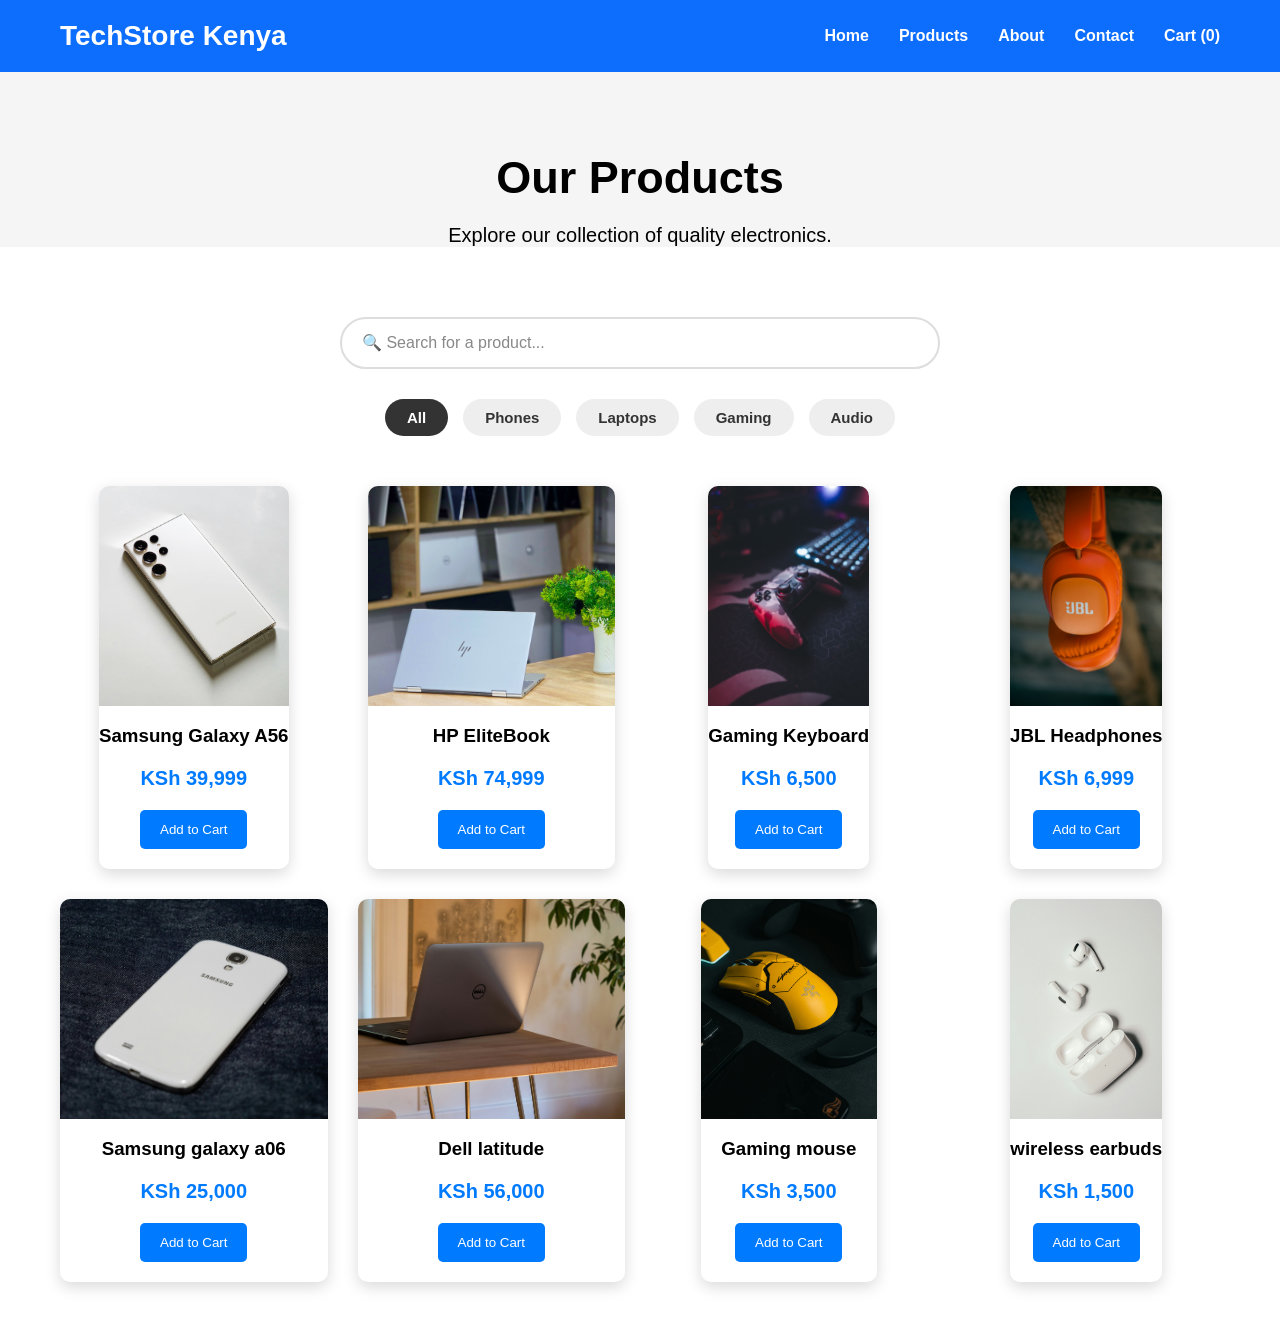
==== products.html @ b663e684 "Add products, about and contact pages" ====
<!DOCTYPE html>
<html lang="en">
<head>
    <meta charset="UTF-8">
    <meta name="viewport" content="width=device-width, initial-scale=1.0">
    <title>Products - TechStore Kenya</title>
    <link rel="stylesheet" href="style.css">
</head>

<body>

<header>
    <nav>
        <div class="logo">
            <h2>TechStore Kenya</h2>
        </div>

        <ul class="nav-links">
            <li><a href="index.html">Home</a></li>
            <li><a href="products.html">Products</a></li>
            <li><a href="about.html">About</a></li>
            <li><a href="contact.html">Contact</a></li>
            <li><a href="cart.html" id="cartCount">Cart (0)</a></li>
        </ul>
    </nav>
</header>

<main>

    <h1>Our Products</h1>

    <p>Explore our collection of quality electronics.</p>

    <section class="featured-products">

        <div class="search-container">

            <input
                type="text"
                id="searchInput"
                placeholder="🔍 Search for a product..."
            >

        </div>

        <div class="category-buttons">

            <button
                class="active"
                onclick="filterProducts('All')">
                All
            </button>

            <button
                onclick="filterProducts('Phones')">
                Phones
            </button>

            <button
                onclick="filterProducts('Laptops')">
                Laptops
            </button>

            <button
                onclick="filterProducts('Gaming')">
                Gaming
            </button>

            <button
                onclick="filterProducts('Audio')">
                Audio
            </button>

        </div>

        <div
            class="products"
            id="productsContainer">
        </div>

    </section>

</main>

<script src="products.js"></script>
<script src="app.js"></script>

</body>
</html>
---- style.css ----
*{
    margin: 0;
    padding: 0;
    box-sizing: border-box;
}
body{
    font-family: Arial, sans-serif;
    background:#f5f5f5;
}
nav{
    background: #0d6efd;
    color: white;
    display: flex;
    justify-content: space-between;
    align-items: center;
    padding: 20px 60px;
}
.logo h2{
    font-size: 28px;
}
.nav-links{
    display: flex;
    list-style: none;
    gap: 30px;
}
.nav-links a{
    color: white;
    text-decoration: none;
    font-weight: bold;

}

.nav-links a:hover{
    color: yellow;

}
main{
    text-align: center;
    margin-top: 80px;
}
main h1{
    font-size: 45px;
}
main p{
    margin-top: 20px;
    font-size: 20px;
}



.featured-products{

    padding:80px;

    background:white;

}

.featured-products h2{

    text-align:center;

    font-size:40px;

    margin-bottom:50px;

}

.products{

    display:grid;

    grid-template-columns:repeat(4,1fr);

    gap:30px;

}

.card{

    background:#f8f9fa;

    padding:20px;

    border-radius:15px;

    text-align:center;

    transition:0.3s;
}

.card:hover{

    transform:translateY(-10px);

    box-shadow:0 10px 20px rgba(0,0,0,0.2);

}

.card img{

    width:100%;

    border-radius:10px;

}

.card h3{

    margin:15px 0;
}

.price{

    color:#0d6efd;

    font-size:22px;

    font-weight:bold;

    margin-bottom:20px;
}

.card button{

    background:#0d6efd;

    color:white;

    border:none;

    padding:12px 25px;

    border-radius:8px;

    cursor:pointer;

    width:100%;
}

.card button:hover{

    background:#084298;
}
.featured-products{
    padding:40px;
}

.featured-products h2{
    text-align:center;
    margin-bottom:30px;
}

.products{
    
    display: grid;
    grid-template-columns: repeat(4, 1fr);
    gap: 30px;
    padding: 20px;
    justify-items: center;

}
@media (max-width: 900px) {
    .products {
        grid-template-columns: repeat(2, 1fr);
    }
}

@media (max-width: 600px) {
    .products {
        grid-template-columns: 1fr;
    }
}

.product-card{
    background:#fff;
    border-radius:10px;
    overflow:hidden;
    box-shadow:0 5px 15px rgba(0,0,0,0.15);
    transition:0.3s;
    text-align:center;
    padding-bottom:20px;
}

.product-card:hover{
    transform:translateY(-8px);
}

.product-card img{
    width:100%;
    height:220px;
    object-fit:cover;
}

.product-card h3{
    margin:15px 0 10px;
}

.price{
    color:#007bff;
    font-size:20px;
    font-weight:bold;
}

.cart-btn{
    background:#007bff;
    color:white;
    border:none;
    padding:12px 20px;
    border-radius:5px;
    cursor:pointer;
    transition:0.3s;
}

.cart-btn:hover{
    background:#0056b3;
}
.category-buttons {
    display: flex;
    justify-content: center;
    gap: 15px;
    margin: 30px 0;
    flex-wrap: wrap;
}

.category-buttons button {
    padding: 10px 22px;
    border: none;
    border-radius: 25px;
    background: #eee;
    color: #333;
    font-size: 15px;
    font-weight: 600;
    cursor: pointer;
    transition: 0.3s;
}

.category-buttons button:hover {
    background: #333;
    color: white;
    transform: translateY(-2px);
}
.category-buttons button.active {
    background: #333;
    color: white;
}


.cart-item {
    display: flex;
    align-items: center;
    gap: 25px;
    background: white;
    padding: 20px;
    margin: 20px auto;
    max-width: 800px;
    border-radius: 12px;
    box-shadow: 0 4px 12px rgba(0, 0, 0, 0.1);
}

.cart-item img {
    width: 120px;
    height: 120px;
    object-fit: contain;
    border-radius: 10px;
}

.cart-item h3 {
    margin: 0 0 10px;
    font-size: 20px;
}

.cart-item p {
    margin: 0;
    font-size: 18px;
    font-weight: bold;
}

.cart-summary {
    max-width: 800px;
    margin: 30px auto;
    padding: 25px;
    background: white;
    border-radius: 12px;
    box-shadow: 0 4px 12px rgba(0, 0, 0, 0.1);
    text-align: right;
}

.cart-summary h2 {
    margin-bottom: 20px;
}

#checkoutBtn {
    padding: 12px 25px;
    border: none;
    border-radius: 8px;
    background: #333;
    color: white;
    font-size: 16px;
    font-weight: bold;
    cursor: pointer;
}

#checkoutBtn:hover {
    background: #555;
    transform: translateY(-2px);
}
.cart-details {
    flex: 1;
}

.cart-price {
    color: #333;
    margin-bottom: 15px !important;
}

.quantity-controls {
    display: flex;
    align-items: center;
    gap: 12px;
}

.quantity-controls button {
    width: 32px;
    height: 32px;
    border: none;
    border-radius: 6px;
    background: #333;
    color: white;
    font-size: 20px;
    cursor: pointer;
}

.quantity-controls button:hover {
    background: #555;
}

.quantity-controls span {
    font-size: 18px;
    font-weight: bold;
    min-width: 20px;
    text-align: center;
}

.remove-btn {
    border: none;
    background: #e74c3c;
    color: white;
    padding: 10px 14px;
    border-radius: 7px;
    cursor: pointer;
}

.remove-btn:hover {
    background: #c0392b;
}
.checkout-container {
    max-width: 850px;
    margin: 40px auto;
    padding: 30px;
}

.checkout-container > h2 {
    text-align: center;
    margin-bottom: 30px;
    font-size: 32px;
}

.checkout-form,
.order-summary {
    background: white;
    padding: 25px;
    margin-bottom: 25px;
    border-radius: 12px;
    box-shadow: 0 4px 12px rgba(0, 0, 0, 0.1);
}

.checkout-form h3,
.order-summary h3 {
    margin-bottom: 20px;
}

.checkout-form label {
    display: block;
    margin-top: 15px;
    margin-bottom: 7px;
    font-weight: bold;
}

.checkout-form input,
.checkout-form textarea {
    width: 100%;
    padding: 12px;
    border: 1px solid #ccc;
    border-radius: 7px;
    font-size: 16px;
    box-sizing: border-box;
}

.checkout-form textarea {
    height: 100px;
    resize: vertical;
}

.order-item {
    display: flex;
    justify-content: space-between;
    align-items: center;
    padding: 15px 0;
    border-bottom: 1px solid #eee;
}

.order-item h4 {
    margin: 0 0 5px;
}

.order-item p {
    margin: 0;
    color: #666;
}

#checkoutTotal {
    font-size: 24px;
}

#placeOrderBtn {
    display: block;
    width: 100%;
    padding: 15px;
    border: none;
    border-radius: 8px;
    background: #333;
    color: white;
    font-size: 18px;
    font-weight: bold;
    cursor: pointer;
}

#placeOrderBtn:hover {
    background: #555;
}


.checkout-container {
    max-width: 900px;
    margin: 50px auto;
    padding: 35px;
    background: white;
    border-radius: 15px;
    box-shadow: 0 8px 25px rgba(0, 0, 0, 0.12);
}

.checkout-container h2 {
    text-align: center;
    margin-bottom: 30px;
}

.checkout-form {
    display: flex;
    flex-direction: column;
    gap: 12px;
    margin-bottom: 35px;
}

.checkout-form h3,
.order-summary h3 {
    margin-bottom: 15px;
}

.checkout-form input,
.checkout-form textarea {
    padding: 14px;
    border: 1px solid #ccc;
    border-radius: 8px;
    font-size: 16px;
    font-family: inherit;
}

.checkout-form textarea {
    min-height: 100px;
    resize: vertical;
}

.checkout-form input:focus,
.checkout-form textarea:focus {
    outline: none;
    border-color: #007bff;
}

.order-summary {
    background: #f7f7f7;
    padding: 25px;
    border-radius: 12px;
    margin-bottom: 25px;
}

.order-item {
    display: flex;
    justify-content: space-between;
    align-items: center;
    padding: 15px 0;
    border-bottom: 1px solid #ddd;
}

.order-item h4 {
    margin: 0 0 5px;
}

.order-item p {
    margin: 0;
    color: #666;
}

.order-summary h2 {
    text-align: right;
    margin-top: 20px;
}

#placeOrderBtn {
    width: 100%;
    padding: 16px;
    border: none;
    border-radius: 8px;
    background: #007bff;
    color: white;
    font-size: 18px;
    font-weight: bold;
    cursor: pointer;
}

#placeOrderBtn:hover {
    background: #0056b3;
}



.confirmation-container {
    max-width: 800px;
    margin: 50px auto;
    padding: 40px;
    background: white;
    border-radius: 15px;
    box-shadow: 0 8px 25px rgba(0, 0, 0, 0.12);
    text-align: center;
}

.success-icon {
    font-size: 60px;
    margin-bottom: 10px;
}

.confirmation-container h2 {
    font-size: 32px;
    margin-bottom: 15px;
}

.confirmation-container > p {
    font-size: 18px;
    margin: 8px 0;
}

.order-number {
    display: inline-block;
    margin: 25px 0;
    padding: 12px 20px;
    background: #f1f1f1;
    border-radius: 8px;
    font-size: 17px;
}

.confirmation-summary {
    text-align: left;
    background: #f7f7f7;
    padding: 25px;
    border-radius: 12px;
    margin-top: 20px;
}

.confirmation-summary h3 {
    margin-top: 0;
}

.confirmation-item {
    display: flex;
    justify-content: space-between;
    align-items: center;
    padding: 15px 0;
    border-bottom: 1px solid #ddd;
}

.confirmation-item h4 {
    margin: 0 0 5px;
}

.confirmation-item p {
    margin: 0;
    color: #666;
}

.confirmation-total {
    text-align: right;
    margin-top: 20px !important;
}

#confirmationTotal {
    font-size: 24px;
}

#continueShoppingBtn {
    margin-top: 30px;
    padding: 14px 30px;
    border: none;
    border-radius: 8px;
    background: #007bff;
    color: white;
    font-size: 17px;
    font-weight: bold;
    cursor: pointer;
}

#continueShoppingBtn:hover {
    background: #0056b3;
    transform: translateY(-2px);
}


.search-container {
    display: flex;
    justify-content: center;
    margin: 30px auto 20px;
    padding: 0 20px;
}

#searchInput {
    width: 100%;
    max-width: 600px;
    padding: 15px 20px;
    border: 2px solid #ddd;
    border-radius: 30px;
    font-size: 16px;
    outline: none;
    transition: 0.3s;
    box-sizing: border-box;
}

#searchInput:focus {
    border-color: #007bff;
    box-shadow: 0 0 8px rgba(0, 123, 255, 0.2);
}

#searchInput::placeholder {
    color: #888;
}
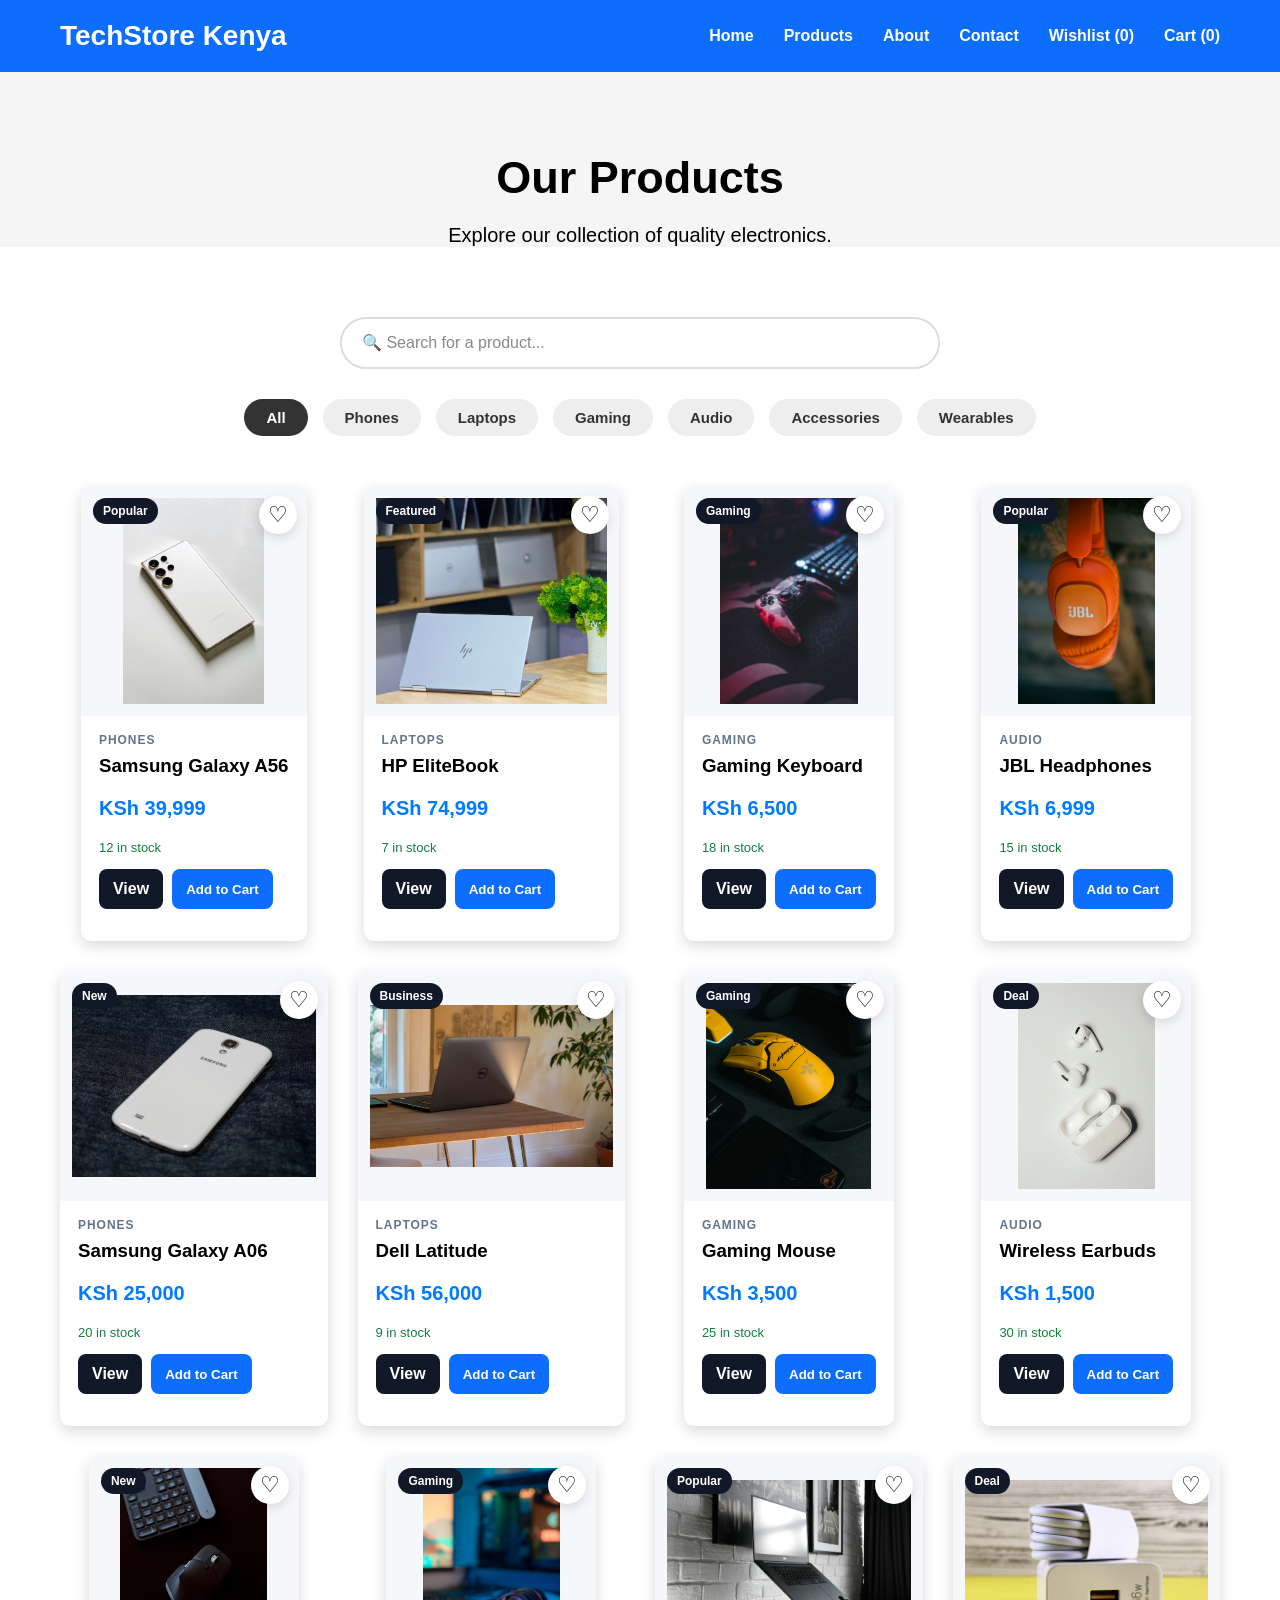
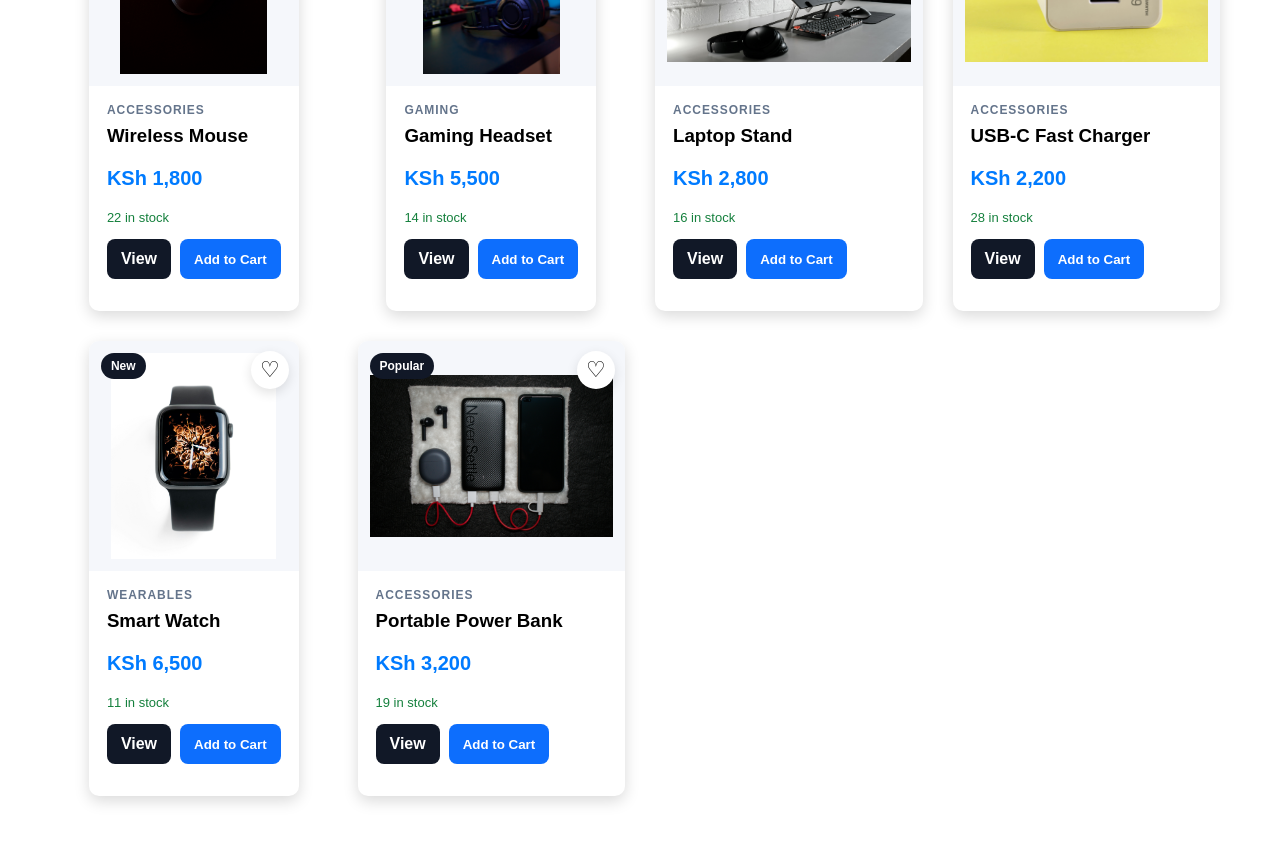
==== commit 7656af2b: "Upgrade TechStore Kenya website" ====
--- a/products.html
+++ b/products.html
@@ -20,7 +20,7 @@
             <li><a href="products.html">Products</a></li>
             <li><a href="about.html">About</a></li>
             <li><a href="contact.html">Contact</a></li>
-            <li><a href="cart.html" id="cartCount">Cart (0)</a></li>
+            <li><a href="wishlist.html" id="wishlistCount">Wishlist (0)</a></li><li><a href="cart.html" id="cartCount">Cart (0)</a></li>
         </ul>
     </nav>
 </header>
@@ -71,6 +71,16 @@
                 Audio
             </button>
 
+            <button
+                onclick="filterProducts('Accessories')">
+                Accessories
+            </button>
+
+            <button
+                onclick="filterProducts('Wearables')">
+                Wearables
+            </button>
+
         </div>
 
         <div
--- a/style.css
+++ b/style.css
@@ -650,4 +650,5 @@
 
 #searchInput::placeholder {
     color: #888;
-}+}/* TechStore Kenya v2 product experience */
+.product-card{position:relative;padding:0 0 18px;min-width:0}.product-image-wrap{position:relative;background:#f5f7fb}.product-image-wrap img{display:block;width:100%;height:230px;object-fit:contain;padding:12px}.product-badge{position:absolute;top:12px;left:12px;z-index:2;background:#111827;color:#fff;padding:6px 10px;border-radius:999px;font-size:12px;font-weight:700}.wishlist-btn{position:absolute;top:10px;right:10px;z-index:3;border:0;background:#fff;width:38px;height:38px;border-radius:50%;font-size:22px;cursor:pointer;box-shadow:0 4px 12px rgba(0,0,0,.12)}.wishlist-btn.liked{color:#e11d48}.product-info{padding:14px 18px;text-align:left}.product-category{font-size:12px;text-transform:uppercase;letter-spacing:.08em;color:#64748b;font-weight:700}.product-info h3{margin:7px 0}.stock{font-size:13px;color:#15803d;margin:7px 0 14px}.product-actions,.detail-actions{display:flex;gap:9px}.cart-btn,.view-btn,.outline-btn{border:0;border-radius:8px;padding:11px 14px;font-weight:700;text-decoration:none;cursor:pointer;display:inline-block;text-align:center}.cart-btn{background:#0d6efd;color:#fff}.cart-btn:hover{background:#084298}.view-btn{background:#111827;color:#fff}.outline-btn{background:#fff;color:#111827;border:1px solid #cbd5e1}.cart-btn:disabled{opacity:.5;cursor:not-allowed}.no-products{grid-column:1/-1;text-align:center;padding:50px}.no-products p,.page-subtitle{margin:10px 0 20px;color:#64748b}.product-detail{max-width:1050px;margin:55px auto;padding:30px;background:#fff;border-radius:18px;display:grid;grid-template-columns:1fr 1fr;gap:45px;box-shadow:0 10px 35px rgba(0,0,0,.08)}.detail-image{background:#f5f7fb;border-radius:14px;display:flex;align-items:center;justify-content:center;min-height:430px}.detail-image img{width:100%;height:420px;object-fit:contain;padding:25px}.detail-content{padding:25px 5px}.detail-content h1{font-size:42px;margin:12px 0}.detail-price{font-size:30px;font-weight:800;color:#0d6efd;margin:18px 0}.detail-description{font-size:17px;line-height:1.7;color:#475569;margin-bottom:18px}.detail-badge{position:static;display:inline-block}.back-link{display:inline-block;margin-top:25px;color:#0d6efd;text-decoration:none;font-weight:700}#toast{position:fixed;right:25px;bottom:25px;background:#111827;color:#fff;padding:14px 18px;border-radius:10px;box-shadow:0 10px 25px rgba(0,0,0,.2);transform:translateY(20px);opacity:0;pointer-events:none;transition:.25s;z-index:9999}#toast.show{transform:translateY(0);opacity:1}@media(max-width:800px){.product-detail{grid-template-columns:1fr;margin:25px 15px;padding:18px}.detail-content h1{font-size:32px}.detail-image{min-height:300px}.detail-image img{height:300px}.product-actions{flex-direction:column}}
